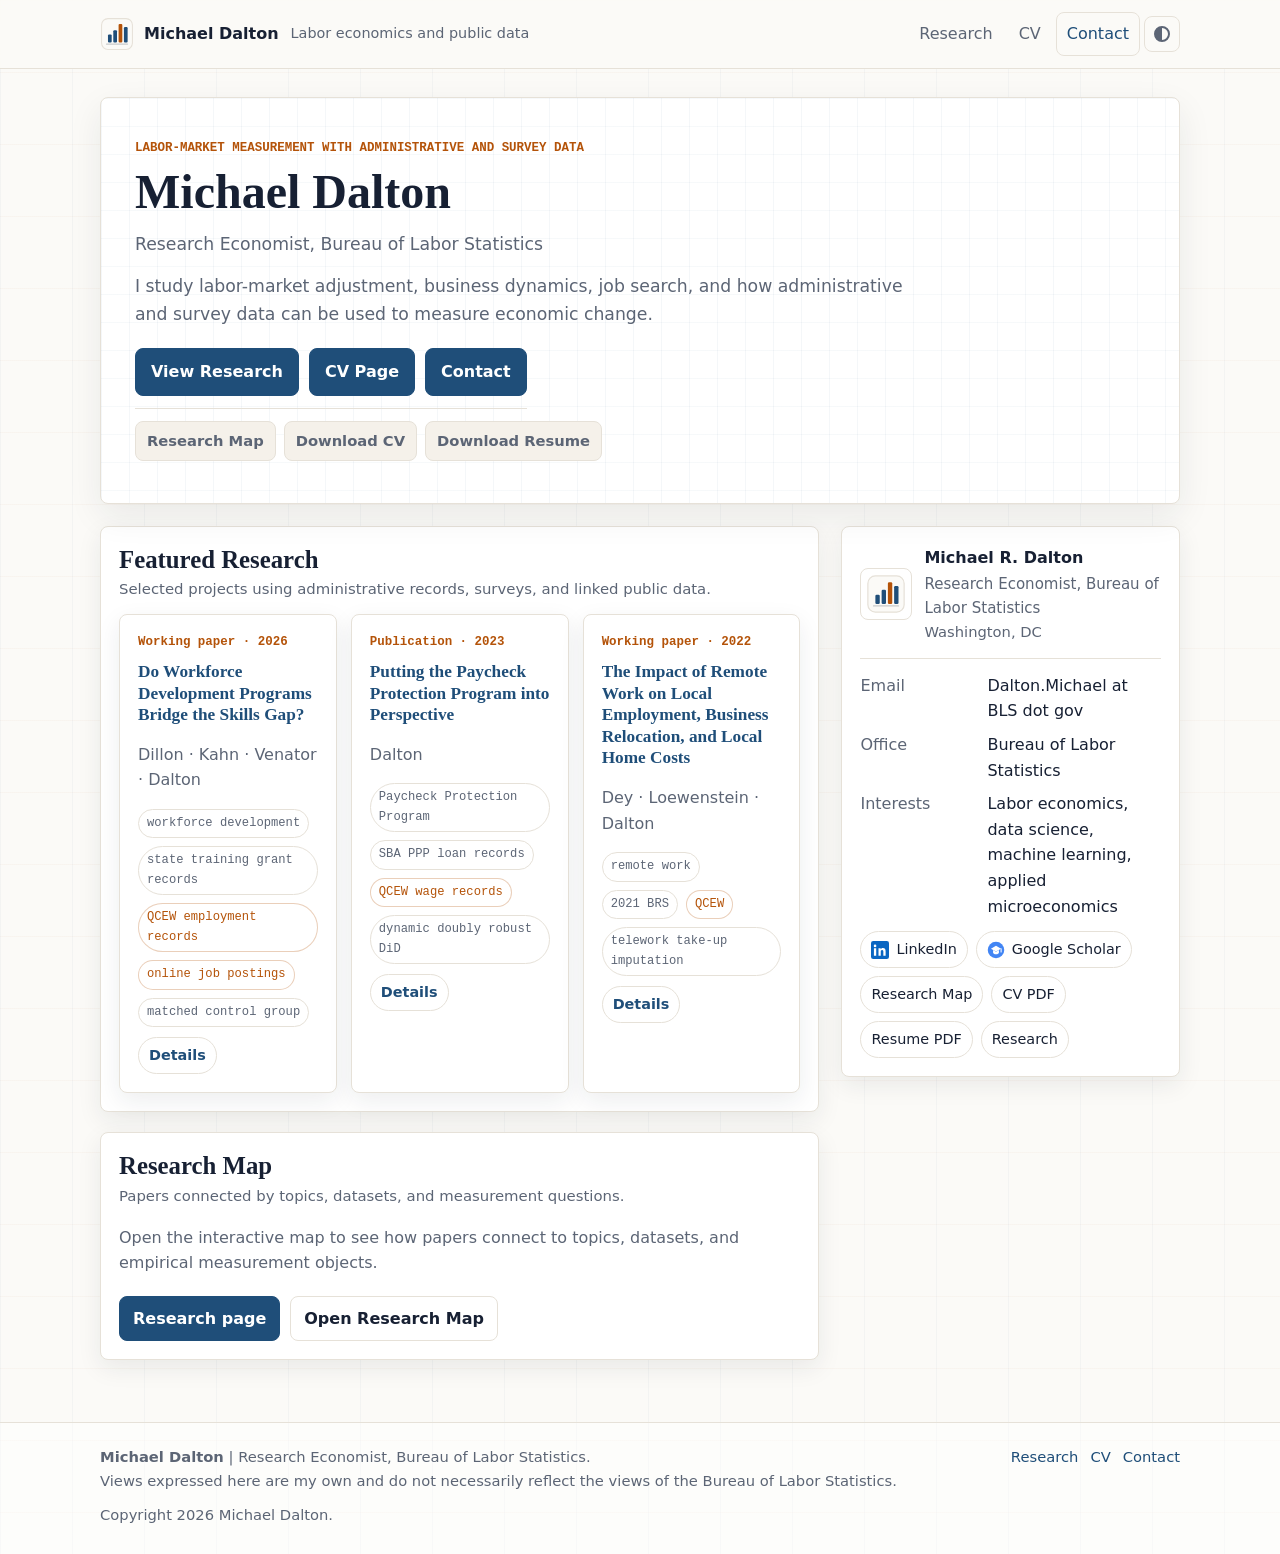
==== index.html @ bb13f827 "Update site logo and resume assets" ====
<!doctype html>
<html lang="en">
<head>
  <meta charset="utf-8">
  <meta name="viewport" content="width=device-width, initial-scale=1">
  <meta name="description" content="Michael Dalton is a research economist at the Bureau of Labor Statistics working on labor economics, data science, machine learning, and applied microeconomics.">
  <link rel="canonical" href="https://michaeldaltoneconomics.org/">
  <meta property="og:title" content="Michael Dalton | Research Economist">
  <meta property="og:description" content="Research, publications, and CV for Michael Dalton, Research Economist at the Bureau of Labor Statistics.">
  <meta property="og:type" content="website">
  <meta property="og:url" content="https://michaeldaltoneconomics.org/">
  <meta property="og:image" content="https://michaeldaltoneconomics.org/assets/img/site-mark.png">
  <meta property="og:image:alt" content="Michael Dalton data mark">
  <meta property="og:image:width" content="256">
  <meta property="og:image:height" content="256">
  <meta name="twitter:card" content="summary">
  <meta name="twitter:title" content="Michael Dalton | Research Economist">
  <meta name="twitter:description" content="Research, publications, and CV for Michael Dalton, Research Economist at the Bureau of Labor Statistics.">
  <meta name="twitter:image" content="https://michaeldaltoneconomics.org/assets/img/site-mark.png">
  <meta name="twitter:image:alt" content="Michael Dalton data mark">
  <title>Michael Dalton | Research Economist</title>
  <link rel="stylesheet" href="/assets/css/style.css">
  <link rel="icon" href="/favicon.svg" type="image/svg+xml">
  <script defer src="/assets/js/main.js"></script>
  <script type="application/ld+json">
  {
    "@context": "https://schema.org",
    "@type": "Person",
    "name": "Michael R. Dalton",
    "jobTitle": "Research Economist",
    "affiliation": {
      "@type": "Organization",
      "name": "Bureau of Labor Statistics"
    },
    "url": "https://michaeldaltoneconomics.org/",
    "sameAs": [
      "https://www.linkedin.com/in/mdaltonecon/",
      "https://scholar.google.com/citations?hl=en&user=C-mmySYAAAAJ"
    ],
    "knowsAbout": [
      "Labor Economics",
      "Data Science",
      "Machine Learning",
      "Applied Microeconomics"
    ]
  }
  </script>
</head>
<body>
<a class="skip-link" href="#content">Skip to content</a>

<header class="site-header">
  <div class="header-inner">
    <div class="brand">
      <a class="brand-link" href="/" aria-label="Michael Dalton home">
        <img class="brand-mark" src="/assets/img/data-mark-logo.svg" alt="" aria-hidden="true">
        <span class="brand-text">Michael Dalton</span>
      </a>
      <span class="subtitle">Labor economics and public data</span>
    </div>

    <nav class="nav" aria-label="Primary">
      <a href="/research/">Research</a>
      <a href="/cv/">CV</a>
      <a class="cta" href="/contact/">Contact</a>
      <button id="theme-toggle" class="theme-toggle" type="button" aria-label="Toggle color theme" title="Toggle color theme"><span class="theme-glyph" aria-hidden="true"></span></button>
    </nav>
  </div>
</header>

<main class="container" id="content">
  <section class="hero" aria-label="Page header">
    <div class="hero-inner">
      <p class="hero-kicker">Labor-market measurement with administrative and survey data</p>
      <h1>Michael Dalton</h1>
      <p class="lede">Research Economist, Bureau of Labor Statistics</p>
      <p class="lede">I study labor-market adjustment, business dynamics, job search, and how administrative and survey data can be used to measure economic change.</p>
      <div class="actions hero-actions">
        <div class="hero-action-group hero-action-group-primary" aria-label="Primary links">
          <a class="btn primary" href="/research/">View Research</a>
          <a class="btn primary" href="/cv/">CV Page</a>
          <a class="btn primary" href="/contact/">Contact</a>
        </div>
        <div class="hero-action-group hero-action-group-secondary" aria-label="Additional links">
          <a class="btn" href="/research-map/">Research Map</a>
          <a class="btn" href="/assets/docs/michael-dalton-cv.pdf">Download CV</a>
          <a class="btn" href="/assets/docs/michael-dalton-resume.pdf">Download Resume</a>
        </div>
      </div>
    </div>
  </section>

  <section class="grid" aria-label="Main content">
    <div class="home-flow">
      <section class="content-block" aria-labelledby="featured-research-title">
      <div class="section-title stacked">
        <h2 id="featured-research-title">Featured Research</h2>
        <small>Selected projects using administrative records, surveys, and linked public data.</small>
      </div>

      <div class="feature-grid">
        <article class="feature-card">
          <div class="feature-meta">Working paper · 2026</div>
          <h3><a href="/research/#workforce-development">Do Workforce Development Programs Bridge the Skills Gap?</a></h3>
          <p class="byline">Dillon · Kahn · Venator · Dalton</p>
          <div class="entry-tags" aria-label="Selected structured metadata">
            <span class="tag">workforce development</span>
            <span class="tag">state training grant records</span>
            <span class="tag accent">QCEW employment records</span>
            <span class="tag accent">online job postings</span>
            <span class="tag">matched control group</span>
          </div>
          <a class="card-link" href="/research/#workforce-development">Details</a>
        </article>
        <article class="feature-card">
          <div class="feature-meta">Publication · 2023</div>
          <h3><a href="/research/#ppp">Putting the Paycheck Protection Program into Perspective</a></h3>
          <p class="byline">Dalton</p>
          <div class="entry-tags" aria-label="Selected structured metadata">
            <span class="tag">Paycheck Protection Program</span>
            <span class="tag">SBA PPP loan records</span>
            <span class="tag accent">QCEW wage records</span>
            <span class="tag">dynamic doubly robust DiD</span>
          </div>
          <a class="card-link" href="/research/#ppp">Details</a>
        </article>
        <article class="feature-card">
          <div class="feature-meta">Working paper · 2022</div>
          <h3><a href="/research/#remote-work">The Impact of Remote Work on Local Employment, Business Relocation, and Local Home Costs</a></h3>
          <p class="byline">Dey · Loewenstein · Dalton</p>
          <div class="entry-tags" aria-label="Selected structured metadata">
            <span class="tag">remote work</span>
            <span class="tag">2021 BRS</span>
            <span class="tag accent">QCEW</span>
            <span class="tag">telework take-up imputation</span>
          </div>
          <a class="card-link" href="/research/#remote-work">Details</a>
        </article>
      </div>
      </section>

      <section class="content-block" aria-labelledby="research-map-home-title">
      <div class="section-title stacked">
        <h2 id="research-map-home-title">Research Map</h2>
        <small>Papers connected by topics, datasets, and measurement questions.</small>
      </div>
      <p>Open the interactive map to see how papers connect to topics, datasets, and empirical measurement objects.</p>
      <div class="actions">
        <a class="btn primary" href="/research/">Research page</a>
        <a class="btn" href="/research-map/">Open Research Map</a>
      </div>
      </section>

    </div>

    <aside class="card pad" aria-label="Sidebar">
      <div class="profile">
        <div class="avatar">
          <img src="/assets/img/data-mark-logo.svg" alt="" aria-hidden="true">
        </div>
        <div>
          <div class="name">Michael R. Dalton</div>
          <div class="role">Research Economist, Bureau of Labor Statistics</div>
          <div class="small">Washington, DC</div>
        </div>
      </div>

      <hr style="border: none; border-top: 1px solid var(--border); margin: 14px 0;">

      <dl class="kv">
        <dt>Email</dt><dd>Dalton.Michael at BLS dot gov</dd>
        <dt>Office</dt><dd>Bureau of Labor Statistics</dd>
        <dt>Interests</dt><dd>Labor economics, data science, machine learning, applied microeconomics</dd>
      </dl>

      <div class="social" aria-label="Profiles and documents">
        <a class="social-logo-link" href="https://www.linkedin.com/in/mdaltonecon/" rel="noopener">
          <img class="social-icon" src="/assets/img/linkedin.svg" width="18" height="18" alt="" aria-hidden="true">
          <span>LinkedIn</span>
        </a>
        <a class="social-logo-link" href="https://scholar.google.com/citations?hl=en&amp;user=C-mmySYAAAAJ" rel="noopener">
          <img class="social-icon" src="/assets/img/google-scholar.svg" width="18" height="18" alt="" aria-hidden="true">
          <span>Google Scholar</span>
        </a>
        <a href="/research-map/">Research Map</a>
        <a href="/assets/docs/michael-dalton-cv.pdf">CV PDF</a>
        <a href="/assets/docs/michael-dalton-resume.pdf">Resume PDF</a>
        <a href="/research/">Research</a>
      </div>
    </aside>
  </section>
</main>

<footer>
  <div class="footer-inner">
    <div class="small">
      <strong>Michael Dalton</strong> | Research Economist, Bureau of Labor Statistics.<br>
      Views expressed here are my own and do not necessarily reflect the views of the Bureau of Labor Statistics.
    </div>
    <div class="footer-links small">
      <a href="/research/">Research</a>
      <a href="/cv/">CV</a>
      <a href="/contact/">Contact</a>
    </div>
    <div class="small">Copyright <span id="year">2026</span> Michael Dalton.</div>
  </div>
</footer>

<script>
  document.getElementById("year").textContent = new Date().getFullYear();
</script>
</body>
</html>
---- assets/css/style.css ----
/* Static academic site styles for michaeldaltoneconomics.org. */

:root {
  --font-sans: ui-sans-serif, system-ui, -apple-system, BlinkMacSystemFont, "Segoe UI", sans-serif;
  --font-serif: ui-serif, Georgia, Cambria, "Times New Roman", serif;
  --font-mono: ui-monospace, SFMono-Regular, Menlo, Consolas, monospace;

  --color-bg: #fbfaf7;
  --color-text: #172033;
  --color-muted: #5c6575;
  --color-primary: #1f4e79;
  --color-accent: #b45309;
  --color-surface: #ffffff;
  --color-border: #e6e1d8;

  --bg: var(--color-bg);
  --text: var(--color-text);
  --muted: var(--color-muted);
  --primary: var(--color-primary);
  --accent: var(--color-accent);
  --surface: var(--color-surface);
  --surface-2: #f5f1ea;
  --border: var(--color-border);
  --link: var(--color-primary);
  --shadow: rgba(23, 32, 51, 0.08);
  --on-primary: #ffffff;

  --maxw: 1120px;
  --radius: 8px;
}

@media (prefers-color-scheme: dark) {
  :root {
    --color-bg: #111722;
    --color-text: #f3efe6;
    --color-muted: #b9c0cc;
    --color-primary: #8fb9dc;
    --color-accent: #e0a15f;
    --color-surface: #182131;
    --color-border: #334155;

    --bg: var(--color-bg);
    --text: var(--color-text);
    --muted: var(--color-muted);
    --primary: var(--color-primary);
    --accent: var(--color-accent);
    --surface: var(--color-surface);
    --surface-2: #202a3b;
    --border: var(--color-border);
    --link: var(--color-primary);
    --shadow: rgba(0, 0, 0, 0.32);
    --on-primary: #111722;
  }
}

html[data-theme="light"] {
  --color-bg: #fbfaf7;
  --color-text: #172033;
  --color-muted: #5c6575;
  --color-primary: #1f4e79;
  --color-accent: #b45309;
  --color-surface: #ffffff;
  --color-border: #e6e1d8;

  --bg: var(--color-bg);
  --text: var(--color-text);
  --muted: var(--color-muted);
  --primary: var(--color-primary);
  --accent: var(--color-accent);
  --surface: var(--color-surface);
  --surface-2: #f5f1ea;
  --border: var(--color-border);
  --link: var(--color-primary);
  --shadow: rgba(23, 32, 51, 0.08);
  --on-primary: #ffffff;
}

html[data-theme="dark"] {
  --color-bg: #111722;
  --color-text: #f3efe6;
  --color-muted: #b9c0cc;
  --color-primary: #8fb9dc;
  --color-accent: #e0a15f;
  --color-surface: #182131;
  --color-border: #334155;

  --bg: var(--color-bg);
  --text: var(--color-text);
  --muted: var(--color-muted);
  --primary: var(--color-primary);
  --accent: var(--color-accent);
  --surface: var(--color-surface);
  --surface-2: #202a3b;
  --border: var(--color-border);
  --link: var(--color-primary);
  --shadow: rgba(0, 0, 0, 0.32);
  --on-primary: #111722;
}

* { box-sizing: border-box; }

html {
  color-scheme: light dark;
  scroll-behavior: smooth;
  scroll-padding-top: 88px;
}

@media (prefers-reduced-motion: reduce) {
  html { scroll-behavior: auto; }
  *, *::before, *::after {
    animation-duration: 0.01ms !important;
    animation-iteration-count: 1 !important;
    scroll-behavior: auto !important;
    transition-duration: 0.01ms !important;
  }
}

body {
  margin: 0;
  font-family: var(--font-sans);
  line-height: 1.6;
  color: var(--text);
  background:
    linear-gradient(90deg, rgba(31, 78, 121, 0.035) 1px, transparent 1px),
    linear-gradient(180deg, rgba(180, 83, 9, 0.03) 1px, transparent 1px),
    var(--bg);
  background-size: 72px 72px, 72px 72px, auto;
}

a {
  color: var(--link);
  text-decoration: none;
  text-underline-offset: 3px;
}

a:hover { text-decoration: underline; }

a:focus-visible,
button:focus-visible,
summary:focus-visible {
  outline: 3px solid rgba(180, 83, 9, 0.38);
  outline-offset: 3px;
}

img,
svg { max-width: 100%; height: auto; }

.container {
  max-width: var(--maxw);
  margin: 0 auto;
  padding: 28px 20px;
}

.skip-link {
  position: absolute;
  left: -9999px;
  top: 12px;
  z-index: 1000;
  background: var(--surface);
  border: 1px solid var(--border);
  border-radius: var(--radius);
  padding: 10px 12px;
  color: var(--text);
}

.skip-link:focus { left: 12px; }

.visually-hidden {
  position: absolute;
  width: 1px;
  height: 1px;
  padding: 0;
  margin: -1px;
  overflow: hidden;
  clip: rect(0 0 0 0);
  white-space: nowrap;
  border: 0;
}

.site-header {
  position: sticky;
  top: 0;
  z-index: 50;
  background: rgba(251, 250, 247, 0.92);
  border-bottom: 1px solid var(--border);
  backdrop-filter: blur(12px);
}

html[data-theme="dark"] .site-header {
  background: rgba(17, 23, 34, 0.92);
}

@media (prefers-color-scheme: dark) {
  .site-header { background: rgba(17, 23, 34, 0.92); }
  html[data-theme="light"] .site-header { background: rgba(251, 250, 247, 0.92); }
}

.header-inner {
  display: flex;
  align-items: center;
  justify-content: space-between;
  gap: 18px;
  max-width: var(--maxw);
  margin: 0 auto;
  padding: 12px 20px;
}

.brand {
  display: flex;
  align-items: center;
  gap: 12px;
  min-width: 240px;
}

.brand-link {
  display: inline-flex;
  align-items: center;
  gap: 10px;
  color: var(--text);
  font-weight: 800;
  text-decoration: none;
}

.brand-link:hover { text-decoration: none; }

.brand-mark {
  width: 34px;
  height: 34px;
  flex: 0 0 34px;
  object-fit: cover;
  object-position: center;
  border-radius: var(--radius);
}

.brand-text {
  color: var(--text);
}

.brand .subtitle {
  color: var(--muted);
  font-size: 0.9rem;
}

.nav {
  display: flex;
  align-items: center;
  justify-content: flex-end;
  gap: 4px;
  flex-wrap: wrap;
}

.nav a {
  color: var(--muted);
  border: 1px solid transparent;
  border-radius: var(--radius);
  padding: 8px 10px;
}

.nav a[aria-current="page"] {
  color: var(--text);
  background: var(--surface);
  border-color: var(--border);
  text-decoration: none;
}

.nav .cta {
  color: var(--primary);
  background: transparent;
  border-color: var(--border);
}

.nav .cta:hover { text-decoration: none; background: var(--surface); }

.theme-toggle {
  display: inline-grid;
  place-items: center;
  width: 36px;
  height: 36px;
  border: 1px solid var(--border);
  border-radius: var(--radius);
  background: transparent;
  color: var(--muted);
  cursor: pointer;
}

.theme-toggle:hover {
  color: var(--text);
  background: var(--surface);
}

.theme-glyph {
  width: 16px;
  height: 16px;
  border: 2px solid currentColor;
  border-radius: 50%;
  background: linear-gradient(90deg, currentColor 0 50%, transparent 50% 100%);
}

.hero {
  position: relative;
  overflow: hidden;
  border: 1px solid var(--border);
  border-radius: var(--radius);
  background: var(--surface);
  box-shadow: 0 12px 34px var(--shadow);
}

.hero::before {
  content: "";
  position: absolute;
  inset: 0;
  pointer-events: none;
  background:
    linear-gradient(to right, rgba(31, 78, 121, 0.06) 1px, transparent 1px),
    linear-gradient(to bottom, rgba(31, 78, 121, 0.05) 1px, transparent 1px);
  background-size: 28px 28px;
  opacity: 0.75;
}

.hero-inner {
  position: relative;
  padding: 42px 34px;
}

.hero-kicker {
  margin: 0 0 10px 0;
  color: var(--accent);
  font: 700 0.78rem/1.4 var(--font-mono);
  text-transform: uppercase;
}

.hero h1 {
  margin: 0;
  font-family: var(--font-serif);
  font-size: 3rem;
  line-height: 1.05;
  letter-spacing: 0;
}

.hero p.lede,
.lede {
  max-width: 72ch;
  margin: 14px 0 0 0;
  color: var(--muted);
  font-size: 1.08rem;
}

.hero-details {
  display: grid;
  gap: 4px;
  margin-top: 14px;
  color: var(--muted);
  font-size: 1.05rem;
}

.hero-details .lede {
  margin: 0;
  color: var(--text);
  font-weight: 700;
}

.meta {
  display: flex;
  flex-wrap: wrap;
  gap: 8px 16px;
  margin-top: 16px;
  color: var(--muted);
  font-size: 0.95rem;
}

.pills,
.entry-tags {
  display: flex;
  flex-wrap: wrap;
  gap: 8px;
}

.pills { margin-top: 18px; }

.pill,
.badge,
.tag {
  display: inline-flex;
  align-items: center;
  border: 1px solid var(--border);
  border-radius: 999px;
  background: var(--surface);
  color: var(--muted);
  font-size: 0.88rem;
}

.pill { padding: 7px 10px; }

.badge {
  padding: 3px 8px;
  font-family: var(--font-mono);
  font-size: 0.78rem;
}

.tag {
  padding: 4px 8px;
  font-family: var(--font-mono);
  font-size: 0.76rem;
}

.tag.accent {
  color: var(--accent);
  border-color: rgba(180, 83, 9, 0.28);
}

.actions {
  display: flex;
  flex-wrap: wrap;
  gap: 10px;
  margin-top: 20px;
}

.hero-actions {
  flex-direction: column;
  align-items: flex-start;
  gap: 12px;
}

.hero-action-group {
  display: flex;
  flex-wrap: wrap;
  gap: 10px;
}

.hero-action-group-primary {
  padding-bottom: 12px;
  border-bottom: 1px solid var(--border);
}

.hero-action-group-primary .btn {
  min-height: 46px;
  padding: 10px 15px;
}

.hero-action-group-secondary {
  gap: 8px;
}

.hero-action-group-secondary .btn {
  min-height: 36px;
  padding: 7px 11px;
  background: var(--surface-2);
  color: var(--muted);
  font-size: 0.92rem;
}

.btn {
  display: inline-flex;
  align-items: center;
  justify-content: center;
  min-height: 42px;
  gap: 10px;
  padding: 9px 13px;
  border: 1px solid var(--border);
  border-radius: var(--radius);
  background: var(--surface);
  color: var(--text);
  font-weight: 700;
  text-decoration: none;
}

.btn:hover {
  text-decoration: none;
  border-color: rgba(31, 78, 121, 0.35);
}

.btn.primary {
  background: var(--primary);
  border-color: var(--primary);
  color: var(--on-primary);
}

.btn.text-link {
  background: transparent;
  border-color: transparent;
  color: var(--primary);
}

.grid,
.page-grid,
.cv-page {
  display: grid;
  grid-template-columns: minmax(0, 1.7fr) minmax(270px, 0.8fr);
  gap: 22px;
  align-items: start;
  margin-top: 22px;
}

.research-page {
  margin-top: 22px;
}

.hero + .research-network {
  margin-top: 22px;
}

.cv-page {
  grid-template-columns: minmax(0, 1fr);
}

.contact-container {
  max-width: 780px;
}

.home-flow,
.research-stack,
.cv-flow,
.contact-flow {
  display: grid;
  gap: 20px;
}

.card,
.content-block,
.feature-card,
.entry,
.timeline .item {
  border: 1px solid var(--border);
  border-radius: var(--radius);
  background: var(--surface);
  box-shadow: 0 8px 24px var(--shadow);
}

.card.pad,
.content-block,
.feature-card,
.entry,
.timeline .item {
  padding: 18px;
}

.section-title {
  display: flex;
  align-items: baseline;
  justify-content: space-between;
  gap: 10px;
  margin-bottom: 12px;
}

.section-title.stacked { display: block; }

.section-title h2 {
  margin: 0;
  font-family: var(--font-serif);
  font-size: 1.55rem;
  line-height: 1.2;
  letter-spacing: 0;
}

.section-title small,
.section-note {
  display: block;
  max-width: 72ch;
  margin-top: 4px;
  color: var(--muted);
  font-size: 0.93rem;
}

.feature-grid {
  display: grid;
  grid-template-columns: repeat(3, minmax(0, 1fr));
  gap: 14px;
}

.feature-card h3,
.entry h3 {
  margin: 8px 0 6px 0;
  font-family: var(--font-serif);
  line-height: 1.25;
  letter-spacing: 0;
}

.feature-card h3 { font-size: 1.08rem; }

.feature-meta {
  color: var(--accent);
  font-family: var(--font-mono);
  font-size: 0.78rem;
  font-weight: 700;
}

.card-link {
  display: inline-flex;
  width: fit-content;
  margin-top: 10px;
  padding: 6px 10px;
  border: 1px solid var(--border);
  border-radius: 999px;
  color: var(--primary);
  font-size: 0.9rem;
  font-weight: 700;
}

.card-link:hover {
  text-decoration: none;
  border-color: rgba(31, 78, 121, 0.35);
}

.feature-card p,
.entry p,
.card p,
.content-block p {
  color: var(--muted);
}

.list {
  margin: 0;
  padding: 0;
  list-style: none;
}

.list li {
  padding: 12px 0;
  border-top: 1px solid var(--border);
}

.list li:first-child {
  border-top: none;
  padding-top: 0;
}

.research-section {
  display: grid;
  gap: 12px;
}

.research-section + .research-section {
  margin-top: 24px;
}

.zombie-section .entry {
  border-color: rgba(92, 101, 117, 0.28);
  background: color-mix(in oklab, var(--surface), var(--surface-2) 30%);
}

.zombie-section .entry h3 {
  font-size: 1rem;
}

.entry {
  display: grid;
  gap: 8px;
  box-shadow: none;
}

.entry h3 {
  margin: 0;
  font-size: 1.12rem;
}

.entry .byline,
.entry .venue {
  color: var(--muted);
  margin: 0;
}

.entry-links,
.social {
  display: flex;
  flex-wrap: wrap;
  gap: 8px;
}

.entry-links {
  margin-top: 4px;
}

.entry-links a,
.social a,
.jump-list a {
  display: inline-flex;
  align-items: center;
  min-height: 34px;
  padding: 6px 10px;
  border: 1px solid var(--border);
  border-radius: 999px;
  background: var(--surface);
  color: var(--text);
  font-size: 0.9rem;
}

.entry-links a:hover,
.social a:hover,
.jump-list a:hover {
  text-decoration: none;
  border-color: rgba(31, 78, 121, 0.35);
}

details {
  margin-top: 4px;
  border-top: 1px solid var(--border);
  padding-top: 10px;
}

summary {
  width: fit-content;
  cursor: pointer;
  color: var(--primary);
  font-weight: 700;
}

details p {
  max-width: 82ch;
  margin: 10px 0 0 0;
}

.toc-card {
  position: sticky;
  top: 82px;
}

.jump-list {
  display: flex;
  flex-wrap: wrap;
  gap: 8px;
  margin-top: 10px;
}

.jump-list a {
  background: var(--surface-2);
  border-color: rgba(31, 78, 121, 0.26);
  color: var(--primary);
  font-family: var(--font-mono);
  font-size: 0.78rem;
}

.kv {
  display: grid;
  grid-template-columns: 115px 1fr;
  gap: 8px 12px;
  margin: 0;
}

.kv dt {
  color: var(--muted);
}

.kv dd {
  margin: 0;
  min-width: 0;
}

.summary-facts {
  display: grid;
  grid-template-columns: 150px 1fr;
  gap: 8px 14px;
  margin: 14px 0;
  padding: 14px;
  border: 1px solid var(--border);
  border-radius: var(--radius);
  background: var(--surface-2);
}

.summary-facts dt {
  color: var(--muted);
  font-family: var(--font-mono);
  font-size: 0.82rem;
}

.summary-facts dd {
  margin: 0;
  color: var(--text);
  font-weight: 700;
}

.cv-at-glance .summary-facts {
  margin-bottom: 0;
}

.cv-facts {
  grid-template-columns: 160px 1fr;
}

.contact-card h1 {
  margin: 0;
  font-family: var(--font-serif);
  font-size: 2.2rem;
  line-height: 1.08;
}

.profile {
  display: grid;
  grid-template-columns: 52px 1fr;
  gap: 12px;
  align-items: center;
}

.avatar {
  width: 52px;
  height: 52px;
  border: 1px solid var(--border);
  border-radius: var(--radius);
  background: var(--surface);
  padding: 5px;
}

.avatar img {
  width: 40px;
  height: 40px;
  display: block;
  object-fit: cover;
  object-position: center;
  border-radius: var(--radius);
}

.profile .name {
  font-weight: 800;
}

.profile .role {
  margin-top: 2px;
  color: var(--muted);
  font-size: 0.94rem;
}

.social {
  margin-top: 12px;
}

.social a.social-logo-link {
  gap: 7px;
}

.social-icon {
  width: 18px !important;
  height: 18px !important;
  max-width: 18px;
  display: block;
  flex: 0 0 18px;
  object-fit: contain;
}

.timeline {
  display: grid;
  gap: 10px;
  margin: 0;
}

.timeline .item {
  box-shadow: none;
}

.timeline .when {
  color: var(--muted);
  font-size: 0.92rem;
}

.timeline .what {
  margin-top: 4px;
  font-weight: 800;
}

.timeline .where {
  margin-top: 2px;
  color: var(--muted);
}

.timeline .bullets {
  margin: 8px 0 0 18px;
  color: var(--muted);
}

.research-network {
  overflow: hidden;
}

.network-filter {
  display: flex;
  flex-wrap: wrap;
  gap: 8px;
  margin: 14px 0 16px;
}

.network-filter-button {
  min-height: 38px;
  padding: 7px 12px;
  border: 1px solid var(--border);
  border-radius: 999px;
  background: var(--surface);
  color: var(--muted);
  font: 700 1rem/1.2 var(--font-sans);
  cursor: pointer;
}

.network-filter-button:hover,
.network-filter-button.is-active {
  border-color: rgba(31, 78, 121, 0.42);
  color: var(--primary);
  background: var(--surface-2);
}

.network-filter-button.is-active {
  box-shadow: inset 0 0 0 1px rgba(31, 78, 121, 0.18);
}

.network-legend {
  display: flex;
  flex-wrap: wrap;
  gap: 8px 14px;
  margin: -4px 0 14px;
  color: var(--muted);
  font-family: var(--font-mono);
  font-size: 1rem;
}

.network-legend-item {
  display: inline-flex;
  align-items: center;
  gap: 6px;
}

.network-legend-symbol {
  display: inline-block;
  width: 12px;
  height: 12px;
  border: 1.8px solid var(--primary);
  background: var(--surface);
}

.network-legend-paper {
  border-radius: 999px;
  background: var(--primary);
  border-color: var(--primary);
}

.network-legend-topic {
  border-radius: 999px;
}

.network-legend-data {
  background: var(--accent);
  border-color: var(--accent);
  transform: rotate(45deg);
}

.network-shell {
  display: grid;
  grid-template-columns: minmax(0, 1fr) minmax(260px, 0.38fr);
  gap: 16px;
  align-items: stretch;
}

.network-canvas,
.network-panel,
.network-fallback,
.home-cta {
  border: 1px solid var(--border);
  border-radius: var(--radius);
  background: var(--surface);
}

.network-canvas {
  min-height: 520px;
  padding: 8px;
  background:
    linear-gradient(to right, rgba(31, 78, 121, 0.045) 1px, transparent 1px),
    linear-gradient(to bottom, rgba(180, 83, 9, 0.035) 1px, transparent 1px),
    var(--surface);
  background-size: 32px 32px;
}

.network-canvas svg {
  display: block;
  width: 100%;
  min-height: 520px;
}

.network-edge {
  stroke: var(--border);
  stroke-width: 1.35;
  stroke-linecap: round;
  opacity: 0.78;
  transition: opacity 160ms ease, stroke 160ms ease, stroke-width 160ms ease;
}

.network-edge.is-connected {
  stroke: var(--primary);
  stroke-width: 2.6;
  opacity: 0.96;
}

.network-edge.is-dimmed,
.network-edge.is-filtered-out {
  opacity: 0.12;
}

.network-node {
  cursor: pointer;
  outline: none;
  transition: opacity 160ms ease;
}

.network-node-shape {
  stroke-width: 2;
  transition: fill 160ms ease, stroke 160ms ease, stroke-width 160ms ease, filter 160ms ease;
}

.network-node-paper .network-node-shape {
  fill: var(--primary);
  stroke: var(--surface);
}

.network-node-topic .network-node-shape {
  fill: var(--surface);
  stroke: var(--primary);
}

.network-node-data .network-node-shape,
.network-node-data-source .network-node-shape {
  fill: var(--accent);
  stroke: var(--surface);
}

.network-node-label {
  fill: var(--text);
  stroke: var(--surface);
  stroke-width: 5px;
  paint-order: stroke;
  font-size: 19px;
  font-weight: 800;
  letter-spacing: 0;
  pointer-events: none;
}

.network-node-paper .network-node-label {
  font-size: 20px;
}

.network-node.is-selected .network-node-shape,
.network-node:focus-visible .network-node-shape {
  stroke: var(--accent);
  stroke-width: 4;
  filter: drop-shadow(0 2px 5px rgba(23, 32, 51, 0.22));
}

.network-node.is-connected .network-node-shape {
  stroke-width: 3;
}

.network-node.is-dimmed,
.network-node.is-filtered-out {
  opacity: 0.24;
}

.network-node.is-filtered-out .network-node-label {
  opacity: 0.55;
}

.network-panel {
  min-height: 520px;
  padding: 16px;
  font-size: 1.04rem;
}

.network-selection-summary {
  margin: 0 0 10px;
  color: var(--primary);
  font-family: var(--font-mono);
  font-size: 0.96rem;
  font-weight: 800;
}

.network-eyebrow {
  margin: 0 0 6px;
  color: var(--accent);
  font-family: var(--font-mono);
  font-size: 0.94rem;
  font-weight: 800;
  text-transform: uppercase;
}

.network-panel h3 {
  margin: 0;
  font-family: var(--font-serif);
  font-size: 1.58rem;
  line-height: 1.2;
}

.network-panel h4 {
  margin: 14px 0 7px;
  color: var(--text);
  font-size: 1.08rem;
  text-transform: uppercase;
}

.network-panel p {
  margin: 8px 0 0;
}

.network-panel-title {
  color: var(--muted);
}

.network-meta {
  display: grid;
  grid-template-columns: 92px 1fr;
  gap: 4px 8px;
  margin: 12px 0 0;
  padding: 10px;
  border: 1px solid var(--border);
  border-radius: var(--radius);
  background: var(--surface-2);
}

.network-meta dt {
  color: var(--muted);
  font-family: var(--font-mono);
  font-size: 0.94rem;
}

.network-meta dd {
  margin: 0;
  color: var(--text);
  font-weight: 700;
}

.network-chip-list,
.network-paper-list {
  display: flex;
  flex-wrap: wrap;
  gap: 7px;
  margin: 0;
  padding: 0;
  list-style: none;
}

.network-paper-list {
  display: grid;
  gap: 6px;
}

.network-chip {
  display: inline-flex;
  align-items: center;
  min-height: 32px;
  padding: 5px 9px;
  border: 1px solid var(--border);
  border-radius: 999px;
  color: var(--muted);
  background: var(--surface);
  font-family: var(--font-mono);
  font-size: 0.96rem;
}

.network-chip-data,
.network-chip-data-source {
  color: var(--accent);
  border-color: rgba(180, 83, 9, 0.28);
}

.network-chip-empirical-object {
  color: var(--primary);
  border-color: rgba(31, 78, 121, 0.28);
}

.network-detail-link {
  display: inline-flex;
  width: fit-content;
  min-height: 40px;
  align-items: center;
  margin-top: 16px;
  padding: 8px 12px;
  border: 1px solid var(--border);
  border-radius: 999px;
  color: var(--primary);
  font-weight: 800;
}

.network-detail-link:hover {
  text-decoration: none;
  border-color: rgba(31, 78, 121, 0.36);
}

.network-fallback {
  margin-top: 14px;
  padding: 14px;
  background: var(--surface-2);
  font-size: 1.06rem;
}

.network-fallback h3 {
  margin: 0 0 4px;
  font-family: var(--font-serif);
  font-size: 1.25rem;
}

.network-fallback p {
  margin: 0 0 8px;
  color: var(--muted);
}

.network-fallback-grid {
  display: grid;
  grid-template-columns: repeat(3, minmax(0, 1fr));
  gap: 12px 16px;
}

.network-fallback h4 {
  margin: 4px 0 6px;
  color: var(--text);
  font-size: 1.08rem;
  text-transform: uppercase;
}

.network-fallback ul {
  display: grid;
  grid-template-columns: 1fr;
  gap: 6px;
  margin: 0;
  padding-left: 18px;
}

.home-cta {
  display: flex;
  flex-wrap: wrap;
  align-items: center;
  gap: 8px;
  margin-top: 14px;
  padding: 12px 14px;
  background: var(--surface);
}

.home-cta span {
  color: var(--muted);
  font-weight: 800;
}

.home-cta a {
  display: inline-flex;
  min-height: 32px;
  align-items: center;
  padding: 5px 10px;
  border: 1px solid var(--border);
  border-radius: 999px;
  color: var(--primary);
  font-weight: 800;
}

.home-cta a:hover {
  text-decoration: none;
  border-color: rgba(31, 78, 121, 0.36);
}

footer {
  margin-top: 34px;
  border-top: 1px solid var(--border);
  background: rgba(255, 255, 255, 0.42);
  color: var(--muted);
}

html[data-theme="dark"] footer {
  background: rgba(17, 23, 34, 0.5);
}

@media (prefers-color-scheme: dark) {
  footer { background: rgba(17, 23, 34, 0.5); }
  html[data-theme="light"] footer { background: rgba(255, 255, 255, 0.42); }
}

.footer-inner {
  max-width: var(--maxw);
  margin: 0 auto;
  padding: 22px 20px 28px;
  display: grid;
  grid-template-columns: 1fr auto;
  gap: 10px 18px;
  align-items: start;
}

.footer-links {
  display: flex;
  flex-wrap: wrap;
  gap: 12px;
}

.small {
  color: var(--muted);
  font-size: 0.92rem;
}

hr {
  border: none;
  border-top: 1px solid var(--border);
  margin: 16px 0;
}

@media (max-width: 920px) {
  .grid,
  .page-grid,
  .cv-page {
    grid-template-columns: 1fr;
  }

  .feature-grid {
    grid-template-columns: 1fr;
  }

  .network-shell {
    grid-template-columns: 1fr;
  }

  .network-panel {
    min-height: 0;
  }

  .network-fallback ul {
    grid-template-columns: 1fr;
  }

  .network-fallback-grid {
    grid-template-columns: 1fr;
  }

  .toc-card {
    position: static;
  }
}

@media (max-width: 720px) {
  body {
    background: var(--bg);
  }

  .site-header {
    position: static;
  }

  .container {
    padding: 16px 14px;
  }

  .header-inner {
    align-items: flex-start;
    flex-direction: column;
    gap: 10px;
    padding: 10px 14px;
  }

  .brand {
    min-width: 0;
    width: 100%;
    justify-content: space-between;
  }

  .brand .subtitle {
    display: none;
  }

  .nav {
    width: 100%;
    justify-content: flex-start;
    gap: 6px;
  }

  .nav a {
    padding: 7px 9px;
  }

  .theme-toggle {
    width: 34px;
    height: 34px;
  }

  .grid,
  .page-grid,
  .cv-page {
    gap: 14px;
    margin-top: 14px;
  }

  .home-flow,
  .research-stack,
  .cv-flow,
  .contact-flow {
    gap: 14px;
  }

  .hero-inner {
    padding: 24px 18px;
  }

  .hero h1 {
    font-size: 2.05rem;
  }

  .hero p.lede,
  .lede {
    font-size: 1rem;
  }

  .card,
  .content-block,
  .feature-card,
  .entry,
  .timeline .item {
    box-shadow: none;
  }

  .card.pad,
  .content-block,
  .entry,
  .timeline .item {
    padding: 14px;
  }

  .feature-card,
  .timeline .item {
    padding: 12px 0;
    border-right: 0;
    border-bottom: 0;
    border-left: 0;
    border-radius: 0;
    background: transparent;
  }

  .feature-card:first-child,
  .timeline .item:first-child {
    border-top: 0;
    padding-top: 0;
  }

  .research-network {
    padding: 14px;
  }

  .network-filter {
    gap: 6px;
  }

  .network-filter-button {
    min-height: 34px;
    padding: 6px 9px;
    font-size: 0.92rem;
  }

  .network-canvas {
    min-height: 430px;
    padding: 4px;
    overflow-x: auto;
  }

  .network-canvas svg {
    min-width: 760px;
    min-height: 430px;
  }

  .network-panel,
  .network-fallback,
  .home-cta {
    padding: 12px;
  }

  .network-meta {
    grid-template-columns: 1fr;
    gap: 3px;
  }

  .grid > aside.card.pad {
    background: transparent;
    border-right: 0;
    border-left: 0;
    border-radius: 0;
    padding: 14px 0;
  }

  .profile {
    grid-template-columns: 44px 1fr;
  }

  .avatar {
    width: 44px;
    height: 44px;
    padding: 4px;
  }

  .avatar img {
    width: 34px;
    height: 34px;
  }

  .section-title h2 {
    font-size: 1.35rem;
  }

  .entry h3 {
    font-size: 1.04rem;
  }

  .entry-links a,
  .social a,
  .jump-list a {
    min-height: 32px;
    padding: 5px 9px;
  }

  .kv {
    grid-template-columns: 1fr;
  }

  .summary-facts {
    grid-template-columns: 1fr;
    gap: 3px;
    padding: 12px;
  }

  .footer-inner {
    grid-template-columns: 1fr;
  }
}
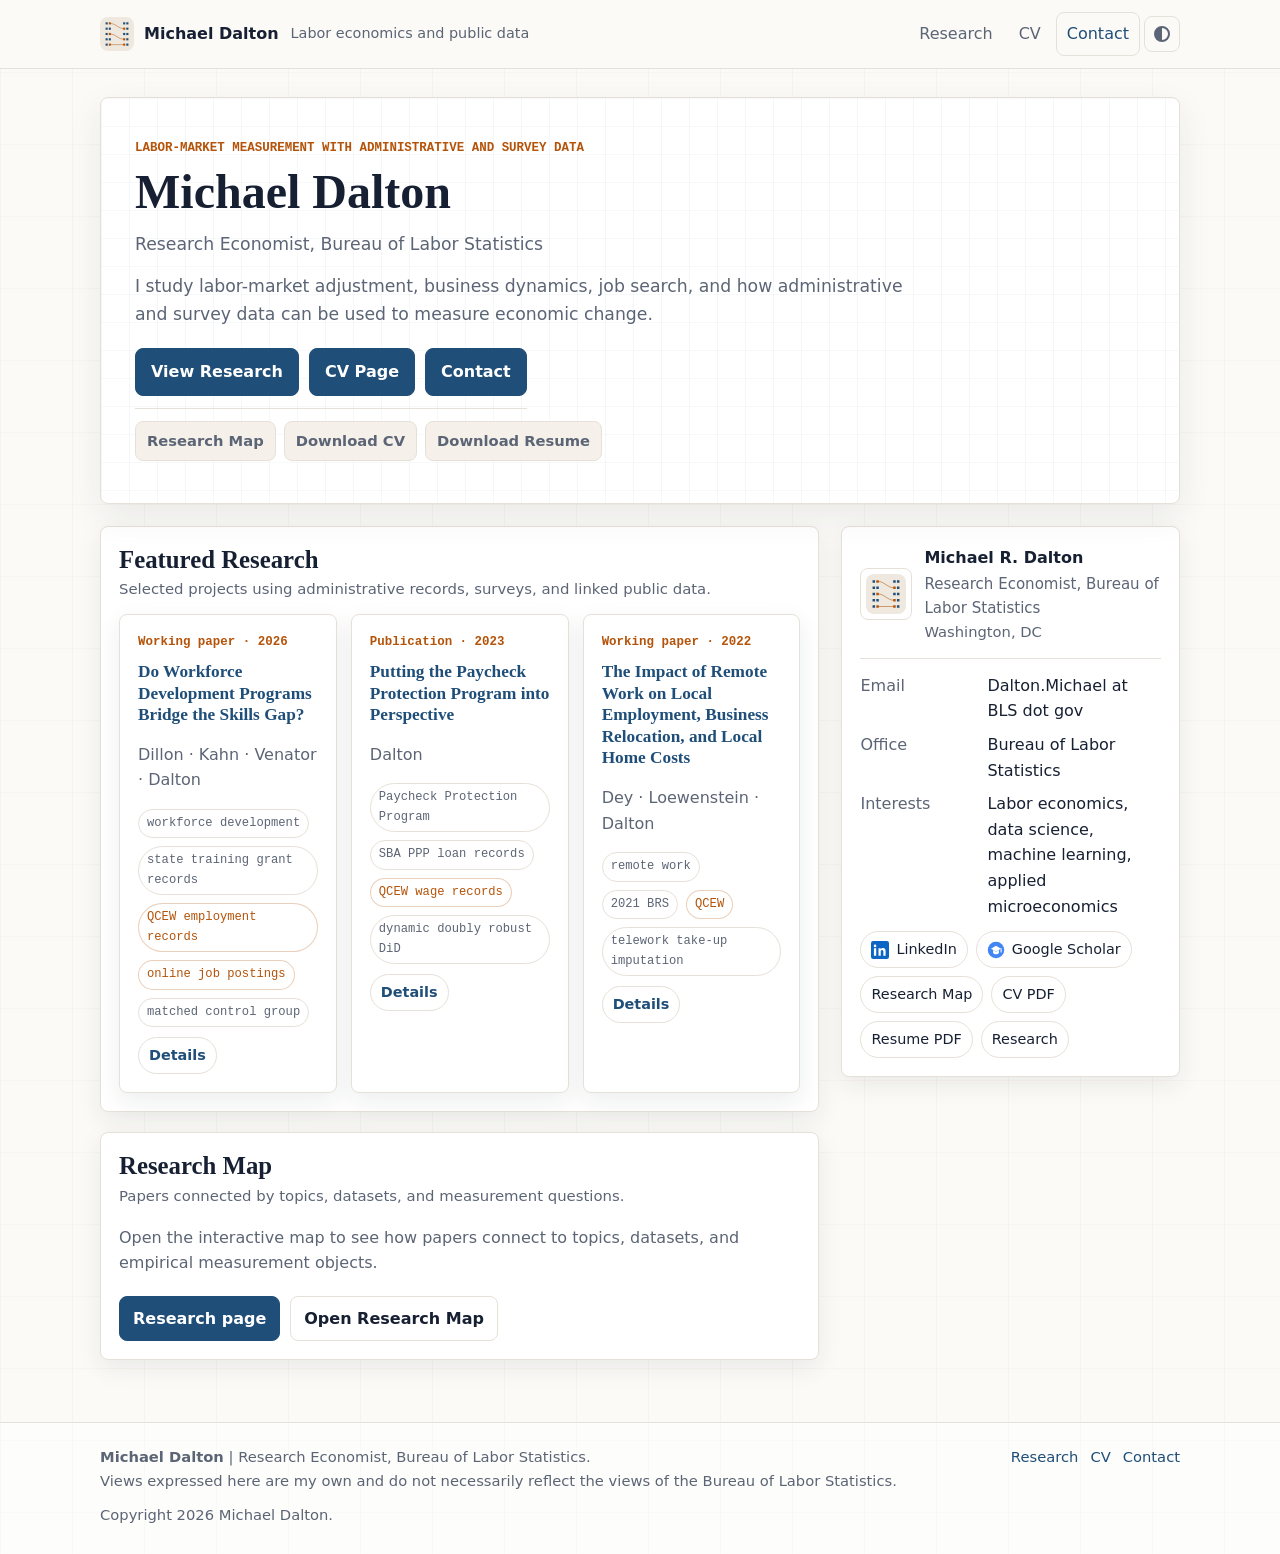
==== commit 333fc68a: "Use versioned logo asset URLs" ====
--- a/index.html
+++ b/index.html
@@ -9,18 +9,18 @@
   <meta property="og:description" content="Research, publications, and CV for Michael Dalton, Research Economist at the Bureau of Labor Statistics.">
   <meta property="og:type" content="website">
   <meta property="og:url" content="https://michaeldaltoneconomics.org/">
-  <meta property="og:image" content="https://michaeldaltoneconomics.org/assets/img/site-mark.png">
+  <meta property="og:image" content="https://michaeldaltoneconomics.org/assets/img/site-mark-20260627.png">
   <meta property="og:image:alt" content="Michael Dalton data mark">
   <meta property="og:image:width" content="256">
   <meta property="og:image:height" content="256">
   <meta name="twitter:card" content="summary">
   <meta name="twitter:title" content="Michael Dalton | Research Economist">
   <meta name="twitter:description" content="Research, publications, and CV for Michael Dalton, Research Economist at the Bureau of Labor Statistics.">
-  <meta name="twitter:image" content="https://michaeldaltoneconomics.org/assets/img/site-mark.png">
+  <meta name="twitter:image" content="https://michaeldaltoneconomics.org/assets/img/site-mark-20260627.png">
   <meta name="twitter:image:alt" content="Michael Dalton data mark">
   <title>Michael Dalton | Research Economist</title>
   <link rel="stylesheet" href="/assets/css/style.css">
-  <link rel="icon" href="/favicon.svg" type="image/svg+xml">
+  <link rel="icon" href="/favicon-20260627.svg" type="image/svg+xml">
   <script defer src="/assets/js/main.js"></script>
   <script type="application/ld+json">
   {
@@ -53,7 +53,7 @@
   <div class="header-inner">
     <div class="brand">
       <a class="brand-link" href="/" aria-label="Michael Dalton home">
-        <img class="brand-mark" src="/assets/img/data-mark-logo.svg" alt="" aria-hidden="true">
+        <img class="brand-mark" src="/assets/img/data-mark-logo-20260627.svg" alt="" aria-hidden="true">
         <span class="brand-text">Michael Dalton</span>
       </a>
       <span class="subtitle">Labor economics and public data</span>
@@ -156,7 +156,7 @@
     <aside class="card pad" aria-label="Sidebar">
       <div class="profile">
         <div class="avatar">
-          <img src="/assets/img/data-mark-logo.svg" alt="" aria-hidden="true">
+          <img src="/assets/img/data-mark-logo-20260627.svg" alt="" aria-hidden="true">
         </div>
         <div>
           <div class="name">Michael R. Dalton</div>
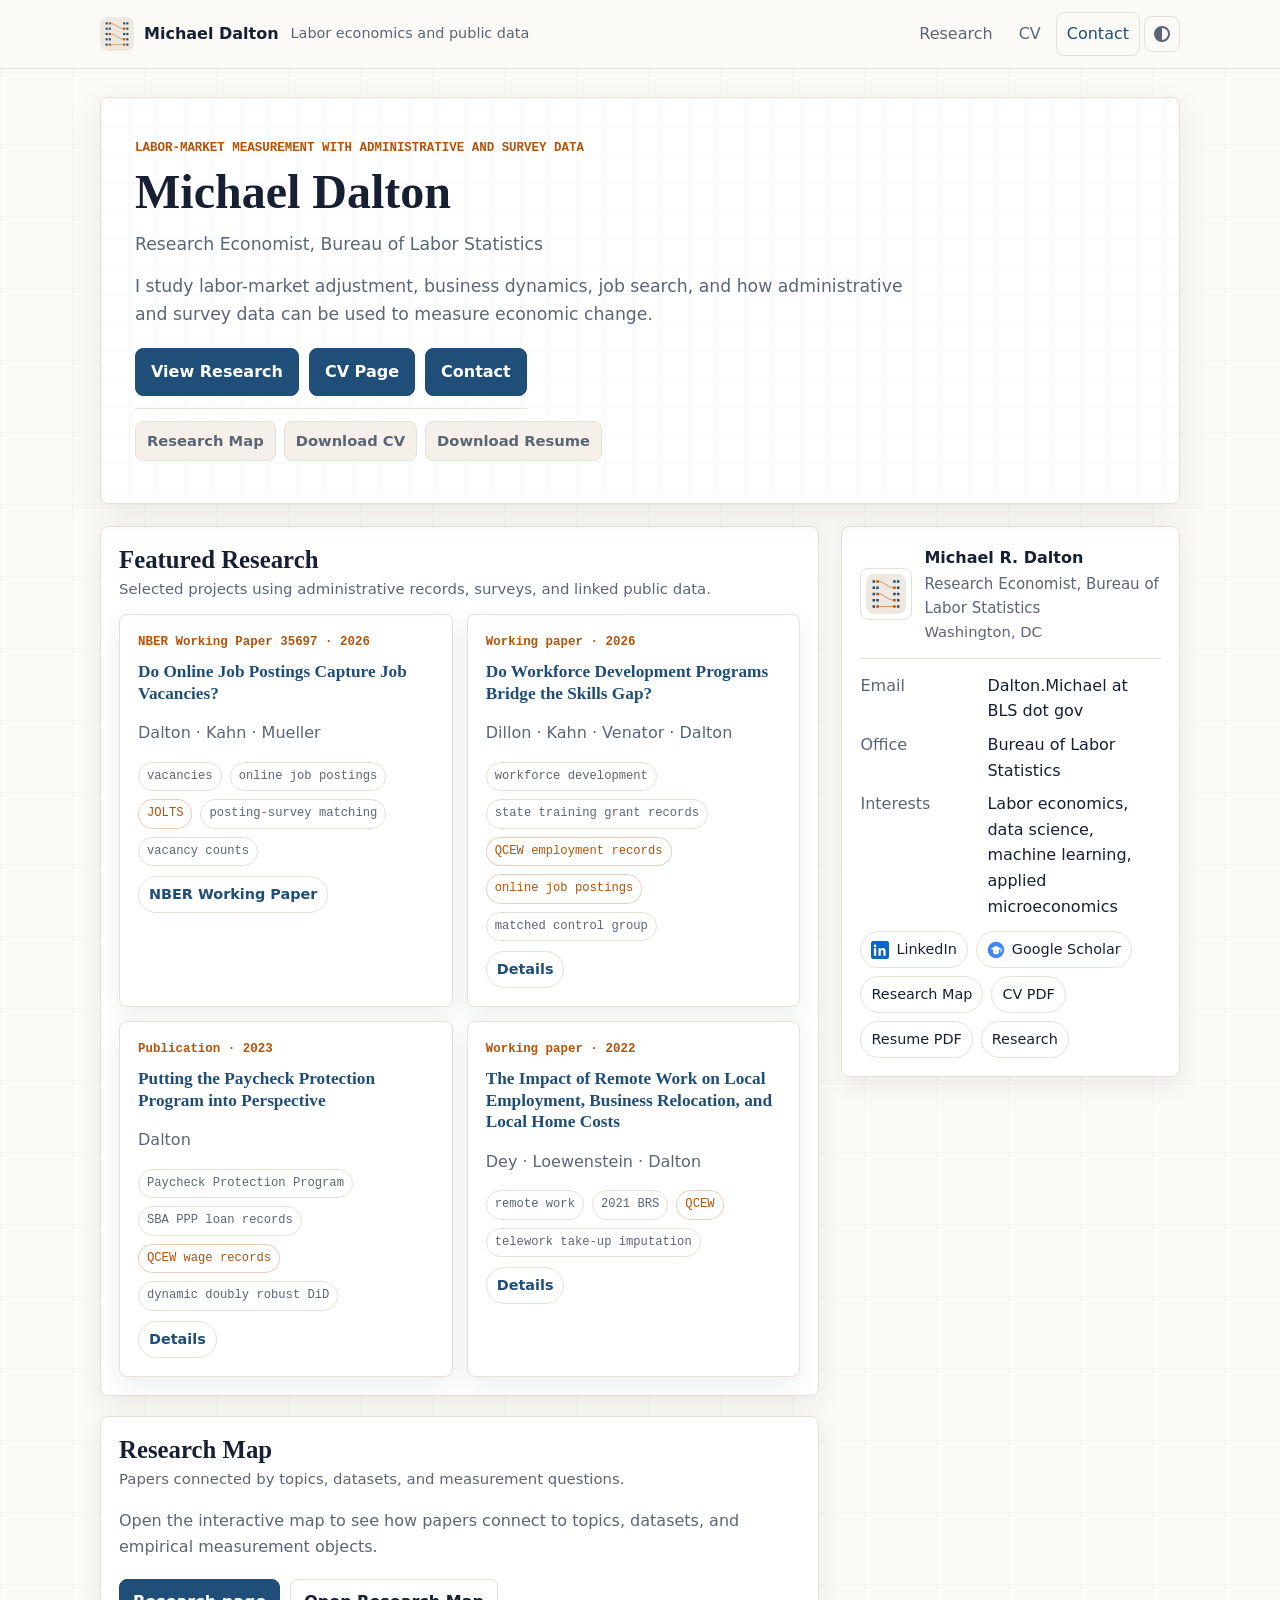
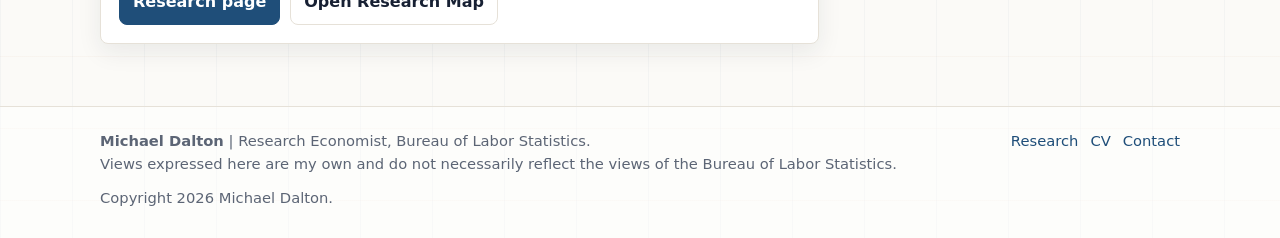
==== commit b336199a: "Link NBER working paper and group remote work research" ====
--- a/index.html
+++ b/index.html
@@ -100,6 +100,19 @@
 
       <div class="feature-grid">
         <article class="feature-card">
+          <div class="feature-meta">NBER Working Paper 35697 &middot; 2026</div>
+          <h3><a href="https://www.nber.org/papers/w35697" rel="noopener">Do Online Job Postings Capture Job Vacancies?</a></h3>
+          <p class="byline">Dalton &middot; Kahn &middot; Mueller</p>
+          <div class="entry-tags" aria-label="Selected structured metadata">
+            <span class="tag">vacancies</span>
+            <span class="tag">online job postings</span>
+            <span class="tag accent">JOLTS</span>
+            <span class="tag">posting-survey matching</span>
+            <span class="tag">vacancy counts</span>
+          </div>
+          <a class="card-link" href="https://www.nber.org/papers/w35697" rel="noopener">NBER Working Paper</a>
+        </article>
+        <article class="feature-card">
           <div class="feature-meta">Working paper · 2026</div>
           <h3><a href="/research/#workforce-development">Do Workforce Development Programs Bridge the Skills Gap?</a></h3>
           <p class="byline">Dillon · Kahn · Venator · Dalton</p>
--- a/assets/css/style.css
+++ b/assets/css/style.css
@@ -563,7 +563,7 @@
 
 .feature-grid {
   display: grid;
-  grid-template-columns: repeat(3, minmax(0, 1fr));
+  grid-template-columns: repeat(2, minmax(0, 1fr));
   gap: 14px;
 }
 
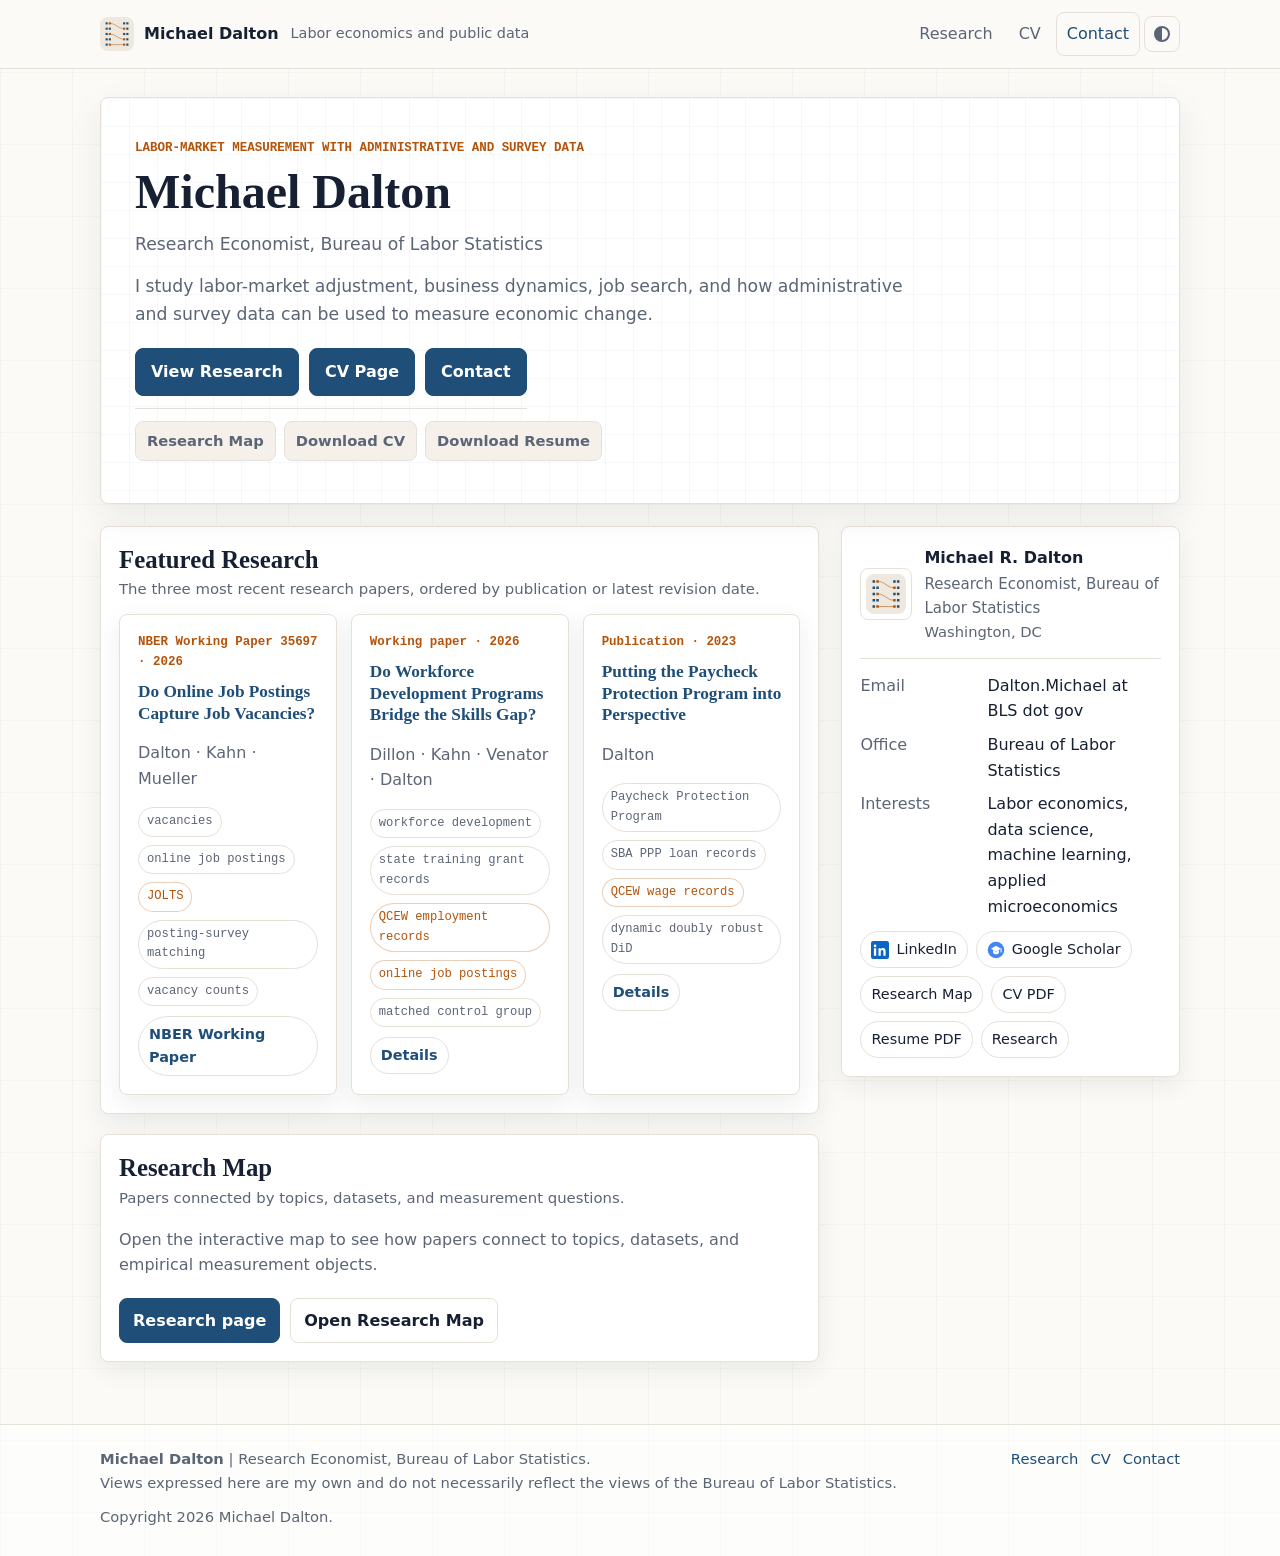
==== commit b74c0b98: "Feature only the three most recent research papers" ====
--- a/index.html
+++ b/index.html
@@ -95,7 +95,7 @@
       <section class="content-block" aria-labelledby="featured-research-title">
       <div class="section-title stacked">
         <h2 id="featured-research-title">Featured Research</h2>
-        <small>Selected projects using administrative records, surveys, and linked public data.</small>
+        <small>The three most recent research papers, ordered by publication or latest revision date.</small>
       </div>
 
       <div class="feature-grid">
@@ -137,18 +137,6 @@
           </div>
           <a class="card-link" href="/research/#ppp">Details</a>
         </article>
-        <article class="feature-card">
-          <div class="feature-meta">Working paper · 2022</div>
-          <h3><a href="/research/#remote-work">The Impact of Remote Work on Local Employment, Business Relocation, and Local Home Costs</a></h3>
-          <p class="byline">Dey · Loewenstein · Dalton</p>
-          <div class="entry-tags" aria-label="Selected structured metadata">
-            <span class="tag">remote work</span>
-            <span class="tag">2021 BRS</span>
-            <span class="tag accent">QCEW</span>
-            <span class="tag">telework take-up imputation</span>
-          </div>
-          <a class="card-link" href="/research/#remote-work">Details</a>
-        </article>
       </div>
       </section>
 
--- a/assets/css/style.css
+++ b/assets/css/style.css
@@ -563,7 +563,7 @@
 
 .feature-grid {
   display: grid;
-  grid-template-columns: repeat(2, minmax(0, 1fr));
+  grid-template-columns: repeat(3, minmax(0, 1fr));
   gap: 14px;
 }
 
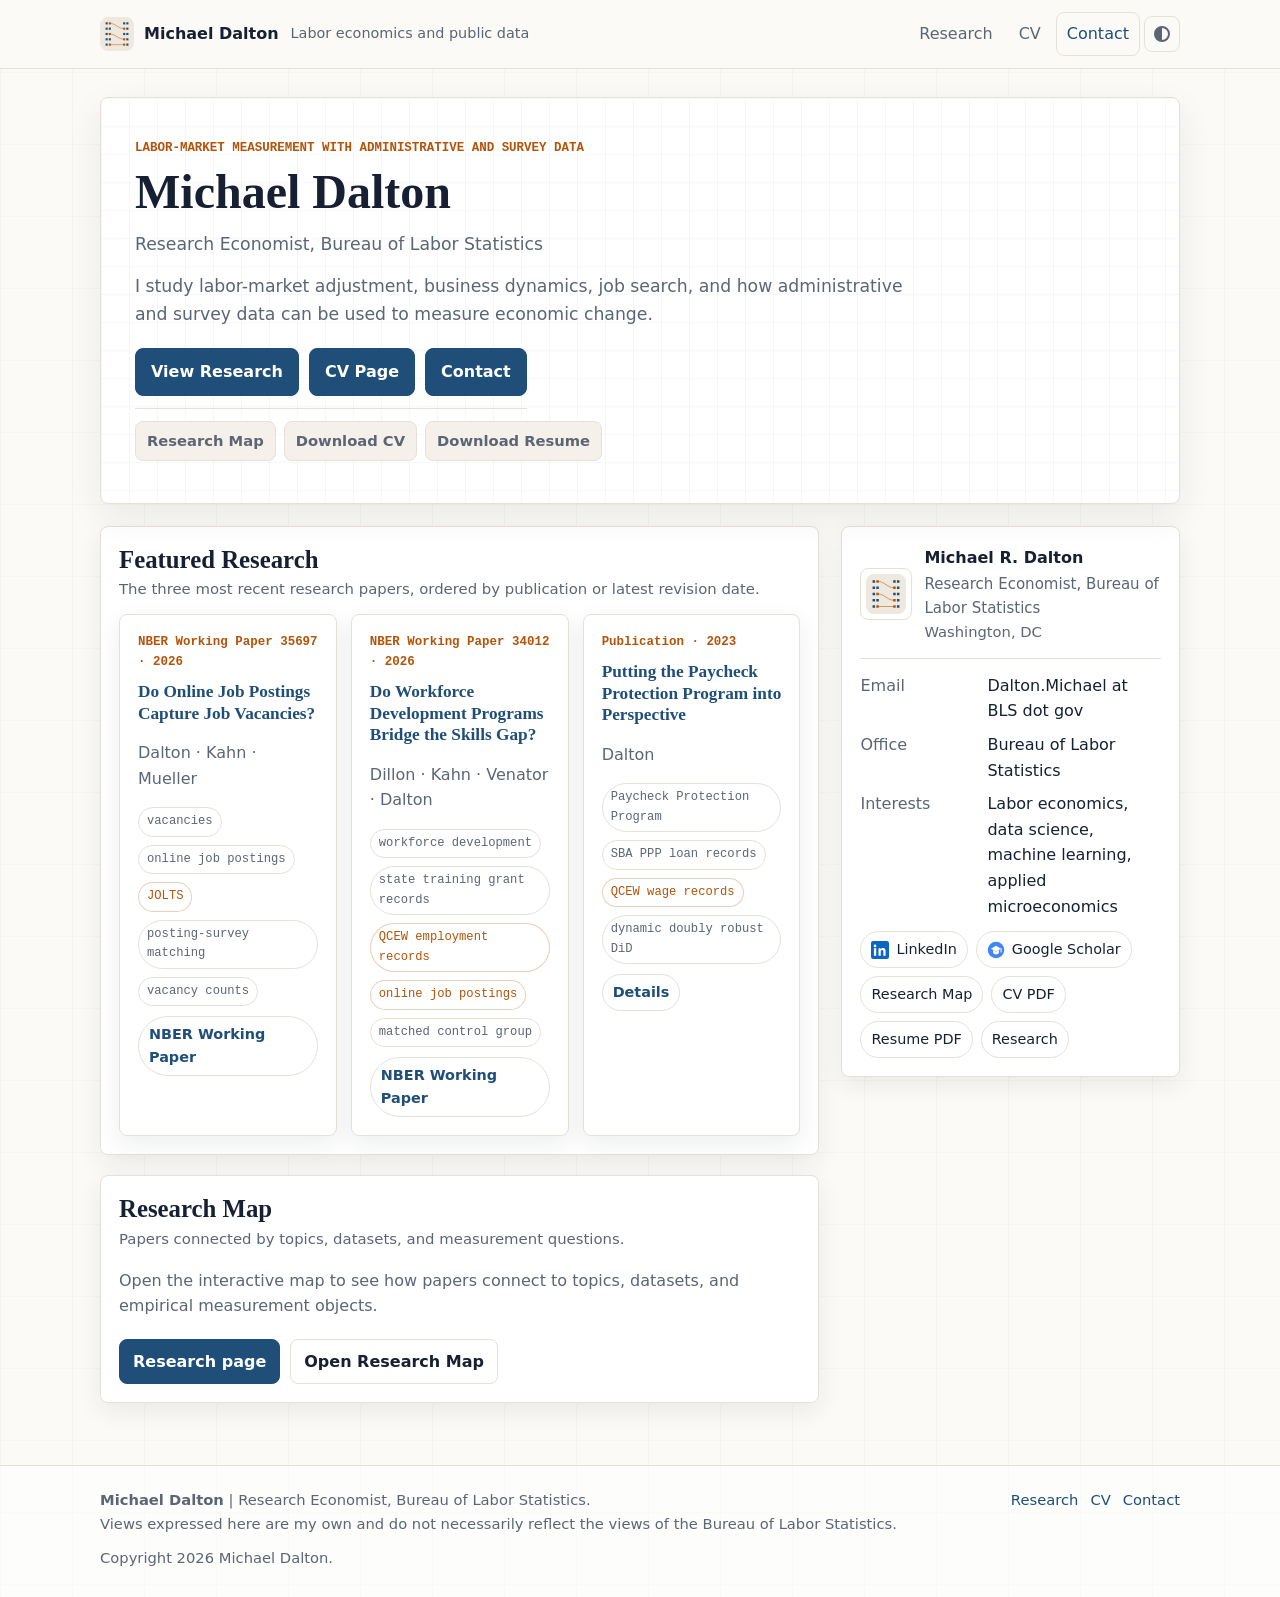
==== commit 6a15ba95: "Standardize research labels and group employer size papers" ====
--- a/index.html
+++ b/index.html
@@ -113,8 +113,8 @@
           <a class="card-link" href="https://www.nber.org/papers/w35697" rel="noopener">NBER Working Paper</a>
         </article>
         <article class="feature-card">
-          <div class="feature-meta">Working paper · 2026</div>
-          <h3><a href="/research/#workforce-development">Do Workforce Development Programs Bridge the Skills Gap?</a></h3>
+          <div class="feature-meta">NBER Working Paper 34012 &middot; 2026</div>
+          <h3><a href="https://www.nber.org/papers/w34012" rel="noopener">Do Workforce Development Programs Bridge the Skills Gap?</a></h3>
           <p class="byline">Dillon · Kahn · Venator · Dalton</p>
           <div class="entry-tags" aria-label="Selected structured metadata">
             <span class="tag">workforce development</span>
@@ -123,7 +123,7 @@
             <span class="tag accent">online job postings</span>
             <span class="tag">matched control group</span>
           </div>
-          <a class="card-link" href="/research/#workforce-development">Details</a>
+          <a class="card-link" href="https://www.nber.org/papers/w34012" rel="noopener">NBER Working Paper</a>
         </article>
         <article class="feature-card">
           <div class="feature-meta">Publication · 2023</div>
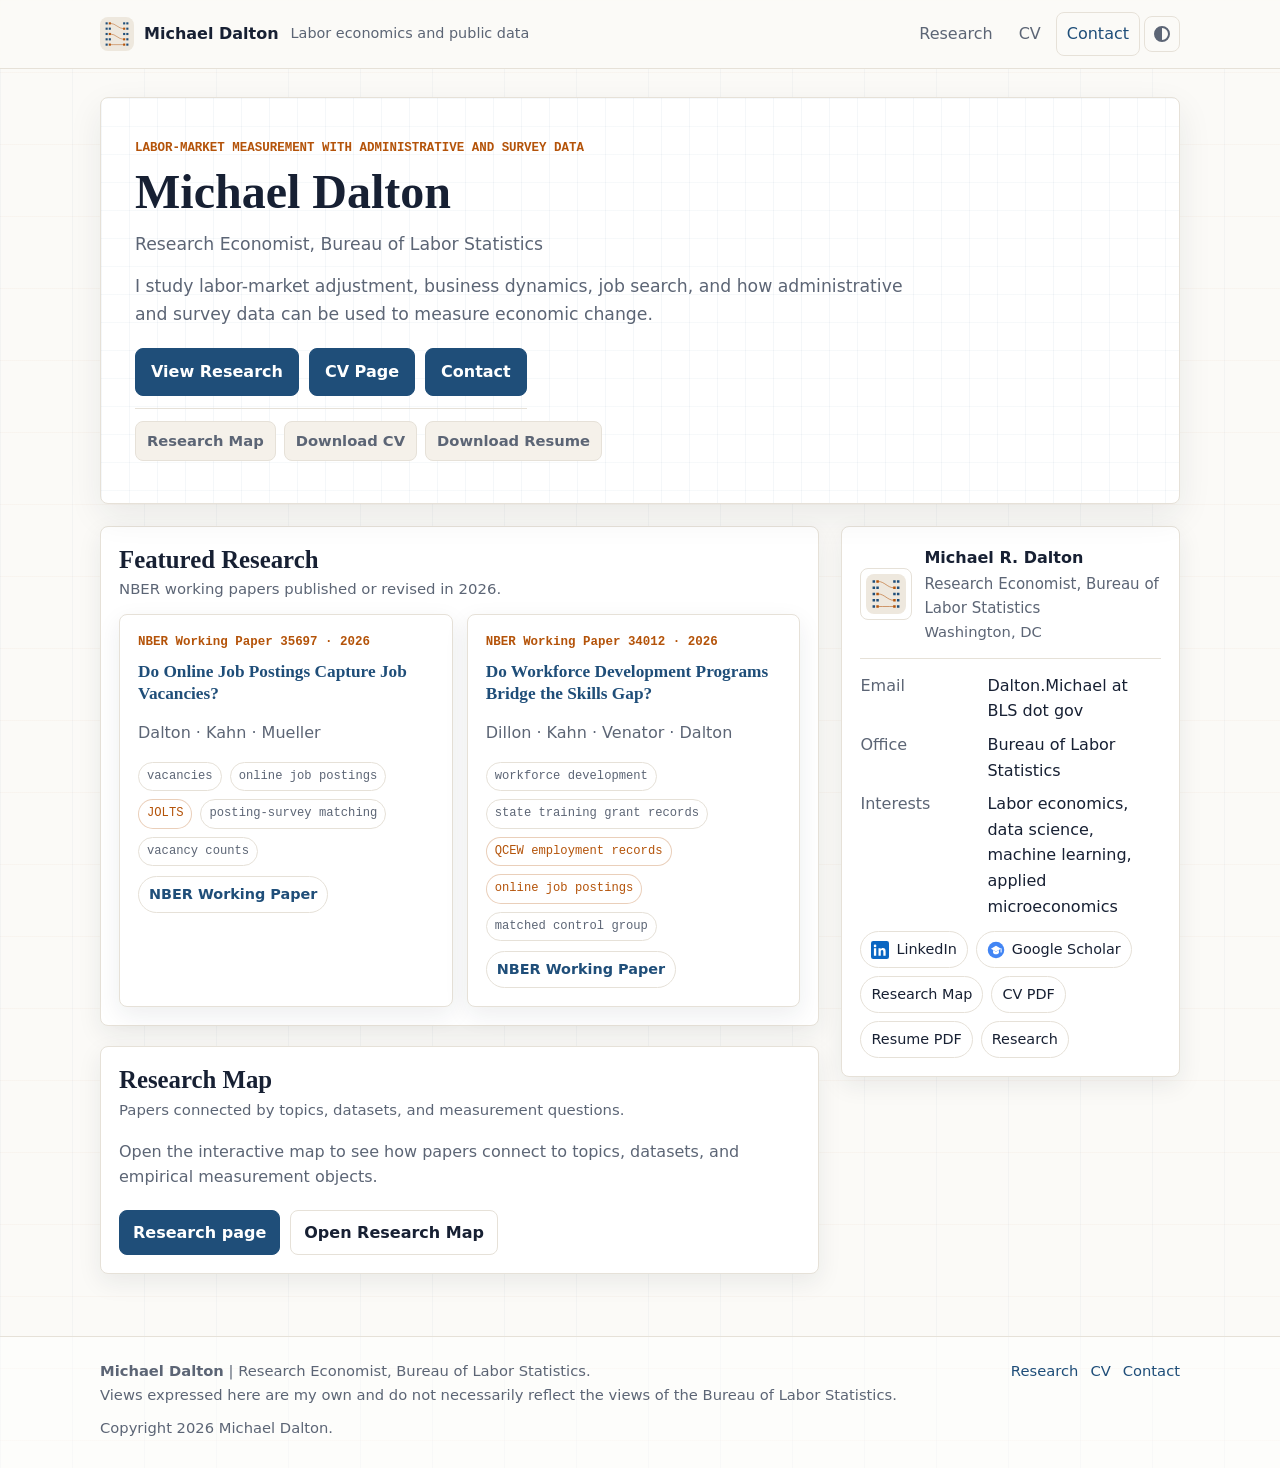
==== commit 00e8a916: "Feature only the two 2026 NBER working papers" ====
--- a/index.html
+++ b/index.html
@@ -95,7 +95,7 @@
       <section class="content-block" aria-labelledby="featured-research-title">
       <div class="section-title stacked">
         <h2 id="featured-research-title">Featured Research</h2>
-        <small>The three most recent research papers, ordered by publication or latest revision date.</small>
+        <small>NBER working papers published or revised in 2026.</small>
       </div>
 
       <div class="feature-grid">
@@ -125,18 +125,6 @@
           </div>
           <a class="card-link" href="https://www.nber.org/papers/w34012" rel="noopener">NBER Working Paper</a>
         </article>
-        <article class="feature-card">
-          <div class="feature-meta">Publication · 2023</div>
-          <h3><a href="/research/#ppp">Putting the Paycheck Protection Program into Perspective</a></h3>
-          <p class="byline">Dalton</p>
-          <div class="entry-tags" aria-label="Selected structured metadata">
-            <span class="tag">Paycheck Protection Program</span>
-            <span class="tag">SBA PPP loan records</span>
-            <span class="tag accent">QCEW wage records</span>
-            <span class="tag">dynamic doubly robust DiD</span>
-          </div>
-          <a class="card-link" href="/research/#ppp">Details</a>
-        </article>
       </div>
       </section>
 
--- a/assets/css/style.css
+++ b/assets/css/style.css
@@ -563,7 +563,7 @@
 
 .feature-grid {
   display: grid;
-  grid-template-columns: repeat(3, minmax(0, 1fr));
+  grid-template-columns: repeat(2, minmax(0, 1fr));
   gap: 14px;
 }
 
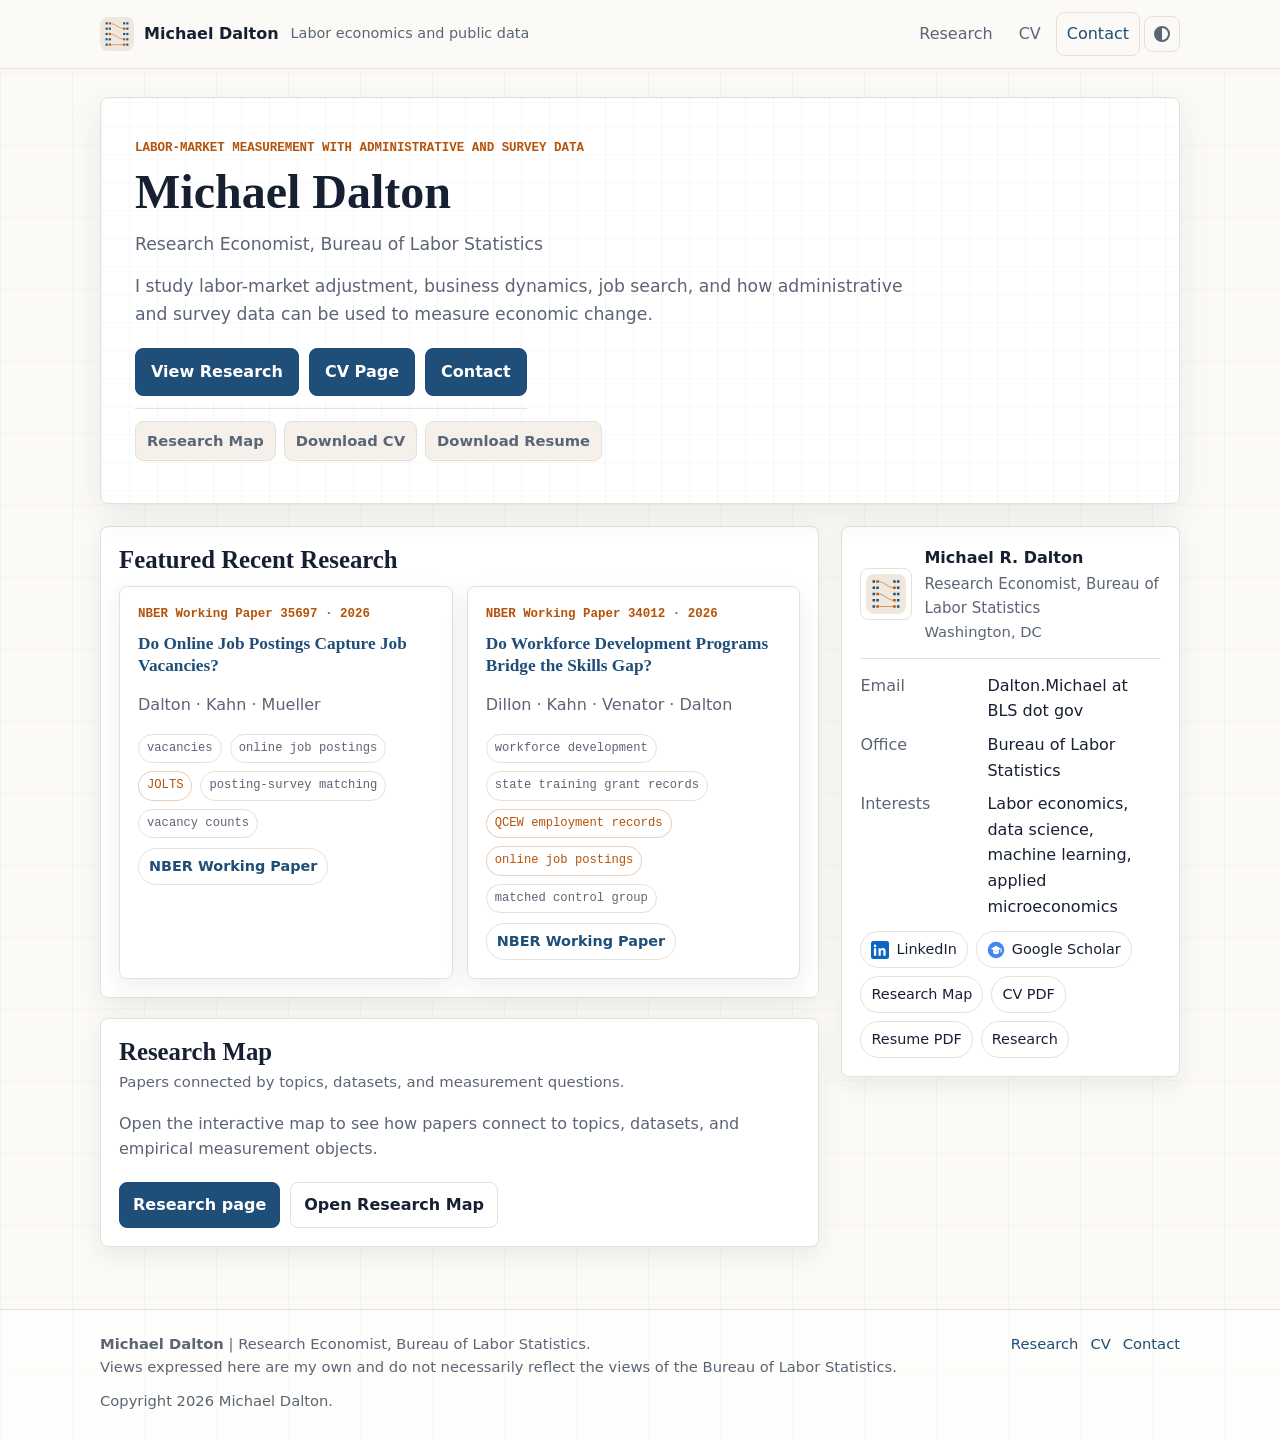
==== commit da986f6c: "Rename featured section and remove its subtitle" ====
--- a/index.html
+++ b/index.html
@@ -94,8 +94,7 @@
     <div class="home-flow">
       <section class="content-block" aria-labelledby="featured-research-title">
       <div class="section-title stacked">
-        <h2 id="featured-research-title">Featured Research</h2>
-        <small>NBER working papers published or revised in 2026.</small>
+        <h2 id="featured-research-title">Featured Recent Research</h2>
       </div>
 
       <div class="feature-grid">
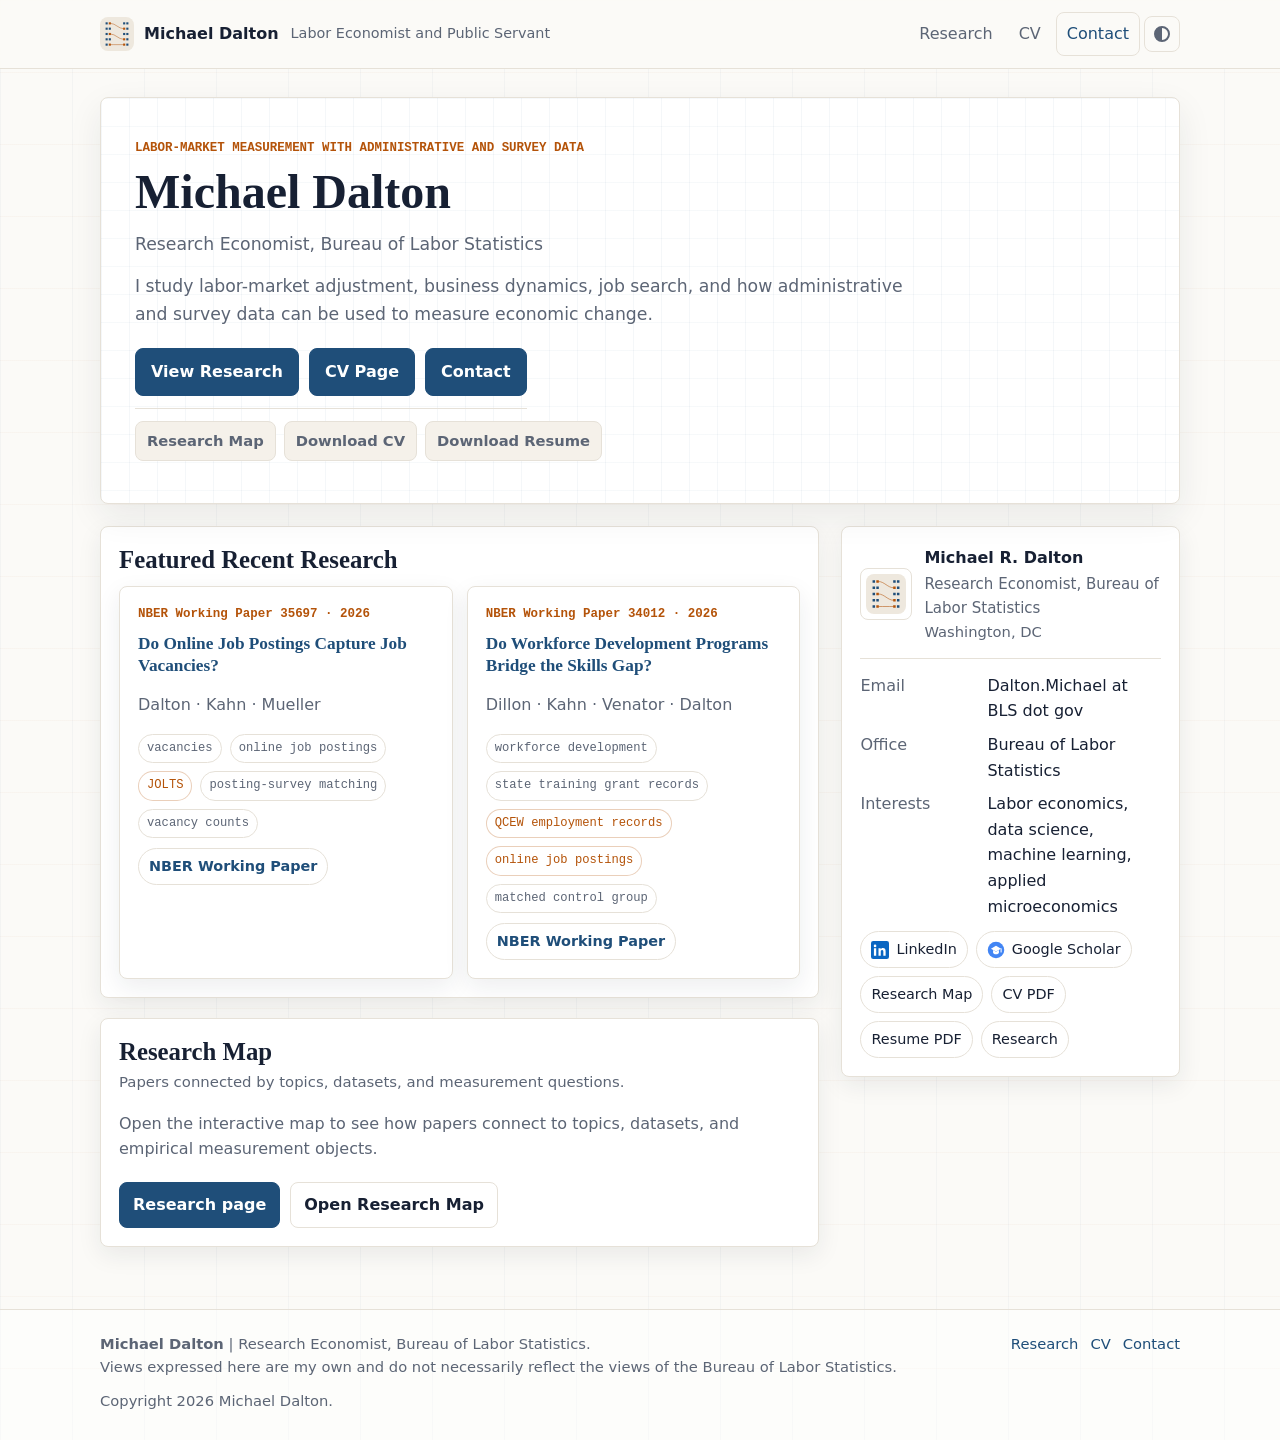
==== commit 0a45e3a5: "Update site header to Labor Economist and Public Servant" ====
--- a/index.html
+++ b/index.html
@@ -56,7 +56,7 @@
         <img class="brand-mark" src="/assets/img/data-mark-logo-20260627.svg" alt="" aria-hidden="true">
         <span class="brand-text">Michael Dalton</span>
       </a>
-      <span class="subtitle">Labor economics and public data</span>
+      <span class="subtitle">Labor Economist and Public Servant</span>
     </div>
 
     <nav class="nav" aria-label="Primary">
